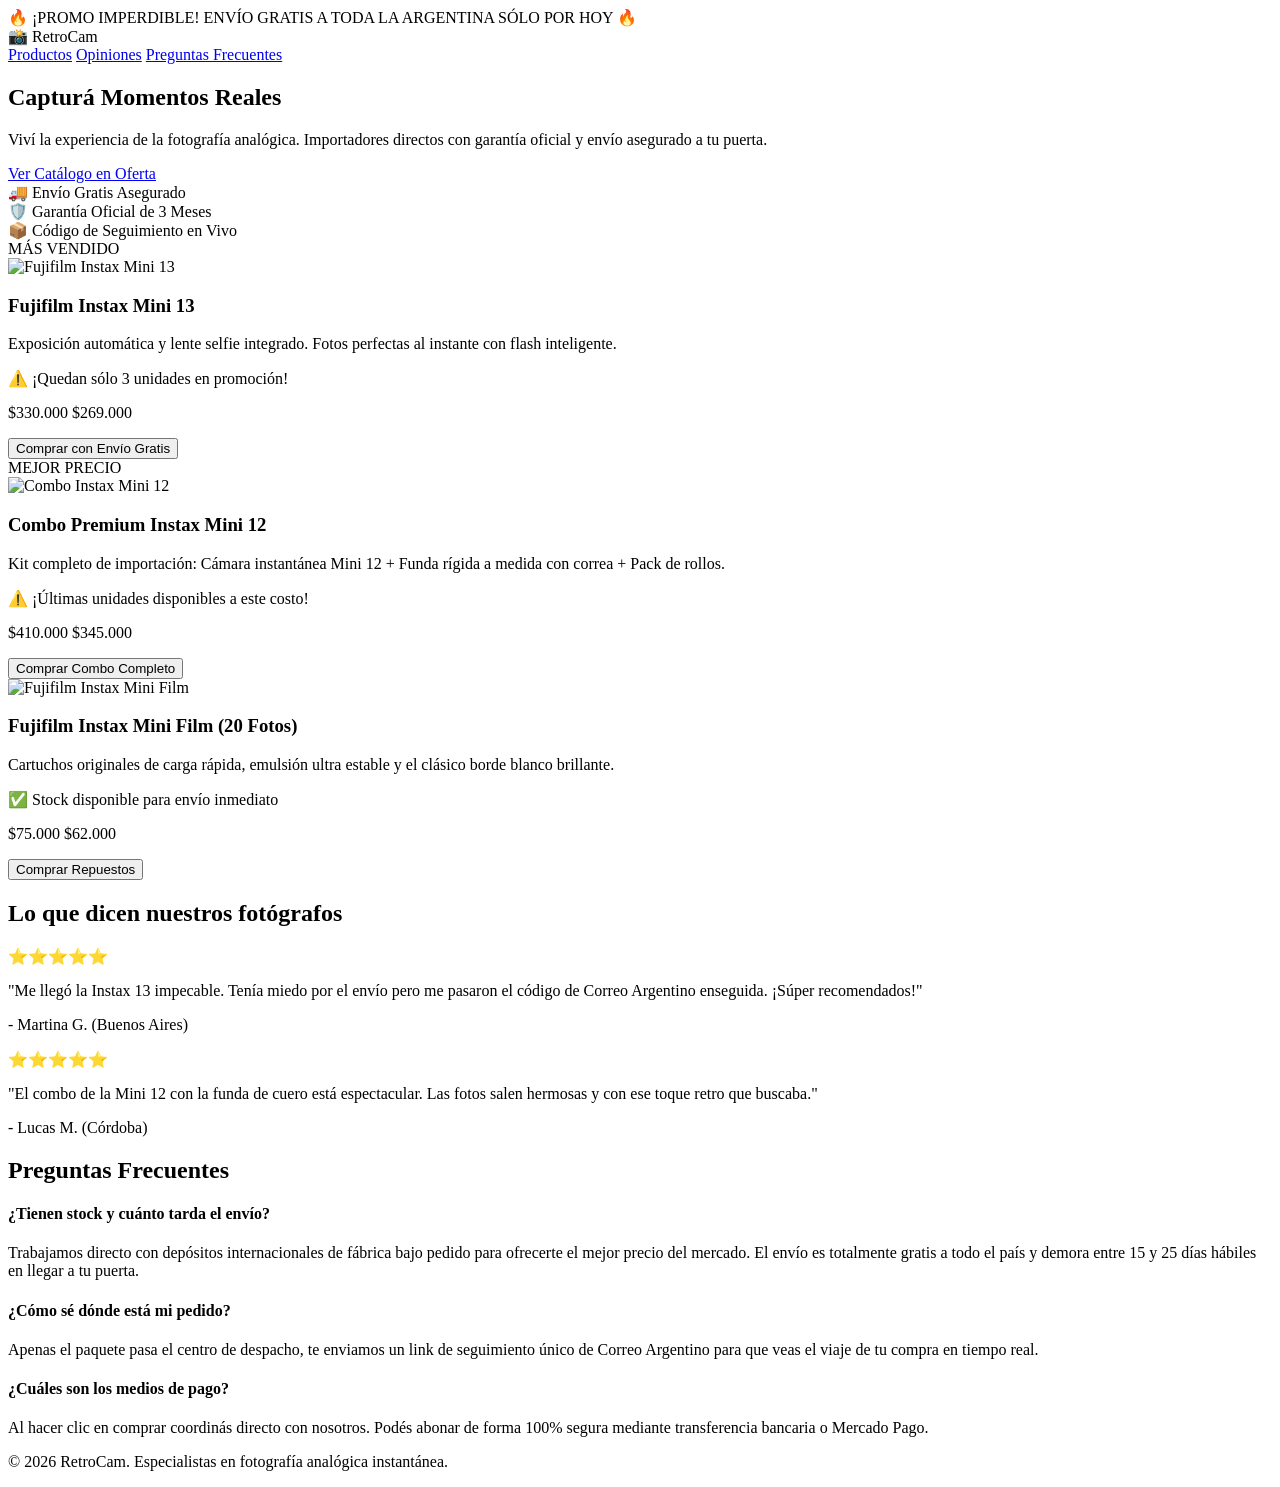
==== index.html.html @ 694758ad "Add files via upload" ====
<!DOCTYPE html>
<html lang="es">
<head>
    <meta charset="UTF-8">
    <meta name="viewport" content="width=device-width, initial-scale=1.0">
    <title>RetroCam | Tienda Oficial de Fotografía Instantánea</title>
    <link rel="stylesheet" href="estilos.css">
</head>
<body>

    <div class="barra-alerta">
        🔥 ¡PROMO IMPERDIBLE! ENVÍO GRATIS A TODA LA ARGENTINA SÓLO POR HOY 🔥
    </div>

    <header>
        <div class="logo">📸 RetroCam</div>
        <nav>
            <a href="#productos">Productos</a>
            <a href="#testimonios">Opiniones</a>
            <a href="#faq">Preguntas Frecuentes</a>
        </nav>
    </header>

    <section class="hero">
        <h1>Capturá Momentos Reales</h1>
        <p>Viví la experiencia de la fotografía analógica. Importadores directos con garantía oficial y envío asegurado a tu puerta.</p>
        <a href="#productos" class="btn-hero">Ver Catálogo en Oferta</a>
    </section>

    <section class="garantias">
        <div class="garantia-item">🚚 <span>Envío Gratis Asegurado</span></div>
        <div class="garantia-item">🛡️ <span>Garantía Oficial de 3 Meses</span></div>
        <div class="garantia-item">📦 <span>Código de Seguimiento en Vivo</span></div>
    </section>

    <main class="contenedor-productos" id="productos">
        
        <div class="tarjeta-producto">
            <div class="etiqueta-oferta">MÁS VENDIDO</div>
            <div class="imagen-producto">
                <img src="http://googleusercontent.com/shopping_content/6636636777236952413" alt="Fujifilm Instax Mini 13">
            </div>
            <div class="info-producto">
                <h3>Fujifilm Instax Mini 13</h3>
                <p class="descripcion">Exposición automática y lente selfie integrado. Fotos perfectas al instante con flash inteligente.</p>
                <div class="alerta-stock">⚠️ ¡Quedan sólo 3 unidades en promoción!</div>
                <p class="precio"><span class="precio-antes">$330.000</span> $269.000</p>
                <button class="btn-comprar">Comprar con Envío Gratis</button>
            </div>
        </div>

        <div class="tarjeta-producto">
            <div class="etiqueta-oferta">MEJOR PRECIO</div>
            <div class="imagen-producto">
                <img src="http://googleusercontent.com/shopping_content/6636636777236951087" alt="Combo Instax Mini 12">
            </div>
            <div class="info-producto">
                <h3>Combo Premium Instax Mini 12</h3>
                <p class="descripcion">Kit completo de importación: Cámara instantánea Mini 12 + Funda rígida a medida con correa + Pack de rollos.</p>
                <div class="alerta-stock">⚠️ ¡Últimas unidades disponibles a este costo!</div>
                <p class="precio"><span class="precio-antes">$410.000</span> $345.000</p>
                <button class="btn-comprar">Comprar Combo Completo</button>
            </div>
        </div>

        <div class="tarjeta-producto">
            <div class="imagen-producto">
                <img src="https://images.unsplash.com/photo-1607604276583-eef5d076aa5f?q=80&w=500" alt="Fujifilm Instax Mini Film">
            </div>
            <div class="info-producto">
                <h3>Fujifilm Instax Mini Film (20 Fotos)</h3>
                <p class="descripcion">Cartuchos originales de carga rápida, emulsión ultra estable y el clásico borde blanco brillante.</p>
                <div class="alerta-stock">✅ Stock disponible para envío inmediato</div>
                <p class="precio"><span class="precio-antes">$75.000</span> $62.000</p>
                <button class="btn-comprar">Comprar Repuestos</button>
            </div>
        </div>

    </main>

    <section class="testimonios" id="testimonios">
        <h2>Lo que dicen nuestros fotógrafos</h2>
        <div class="contenedor-testimonios">
            <div class="testimonio-tarjeta">
                <p class="estrellas">⭐⭐⭐⭐⭐</p>
                <p class="comentario">"Me llegó la Instax 13 impecable. Tenía miedo por el envío pero me pasaron el código de Correo Argentino enseguida. ¡Súper recomendados!"</p>
                <p class="autor">- Martina G. (Buenos Aires)</p>
            </div>
            <div class="testimonio-tarjeta">
                <p class="estrellas">⭐⭐⭐⭐⭐</p>
                <p class="comentario">"El combo de la Mini 12 con la funda de cuero está espectacular. Las fotos salen hermosas y con ese toque retro que buscaba."</p>
                <p class="autor">- Lucas M. (Córdoba)</p>
            </div>
        </div>
    </section>

    <section class="faq" id="faq">
        <h2>Preguntas Frecuentes</h2>
        <div class="faq-item">
            <h4>¿Tienen stock y cuánto tarda el envío?</h4>
            <p>Trabajamos directo con depósitos internacionales de fábrica bajo pedido para ofrecerte el mejor precio del mercado. El envío es totalmente gratis a todo el país y demora entre 15 y 25 días hábiles en llegar a tu puerta.</p>
        </div>
        <div class="faq-item">
            <h4>¿Cómo sé dónde está mi pedido?</h4>
            <p>Apenas el paquete pasa el centro de despacho, te enviamos un link de seguimiento único de Correo Argentino para que veas el viaje de tu compra en tiempo real.</p>
        </div>
        <div class="faq-item">
            <h4>¿Cuáles son los medios de pago?</h4>
            <p>Al hacer clic en comprar coordinás directo con nosotros. Podés abonar de forma 100% segura mediante transferencia bancaria o Mercado Pago.</p>
        </div>
    </section>

    <footer>
        <p>&copy; 2026 RetroCam. Especialistas en fotografía analógica instantánea.</p>
    </footer>

    <script src="app.js"></script>
</body>
</html>
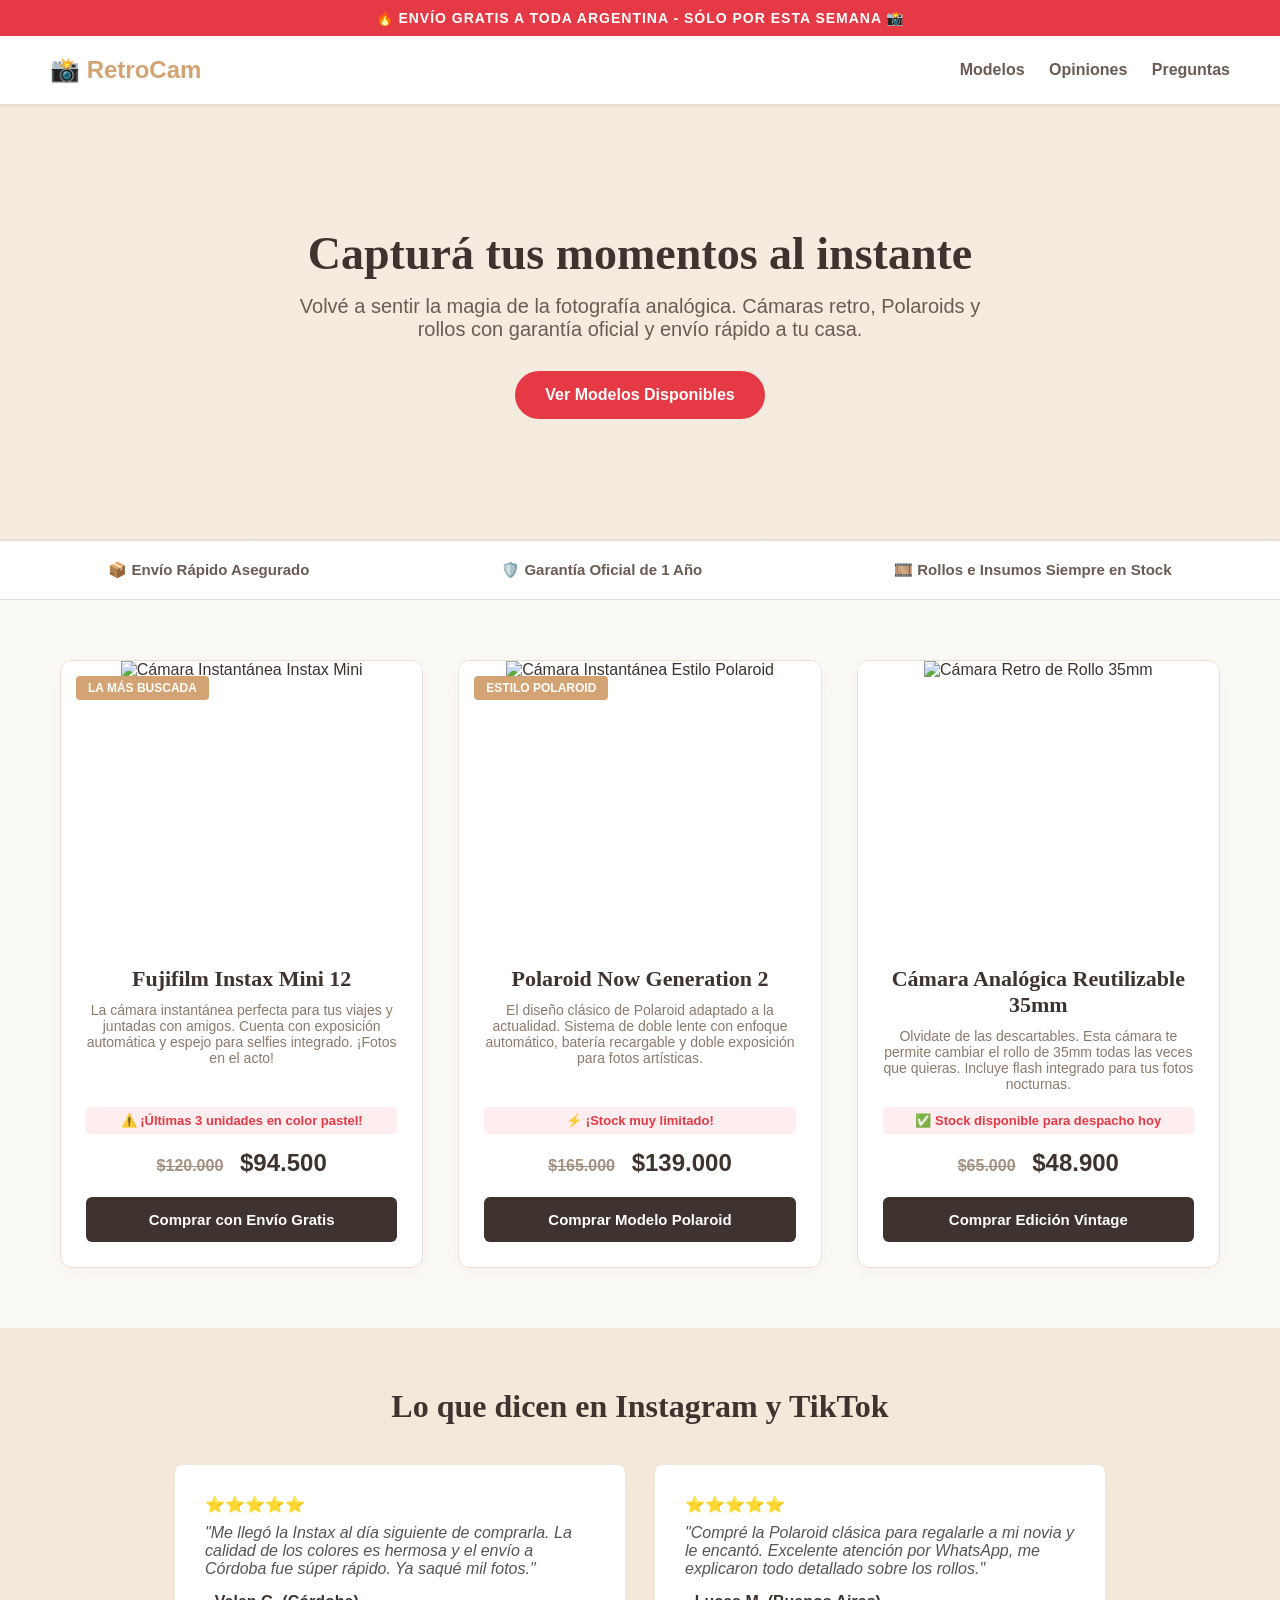
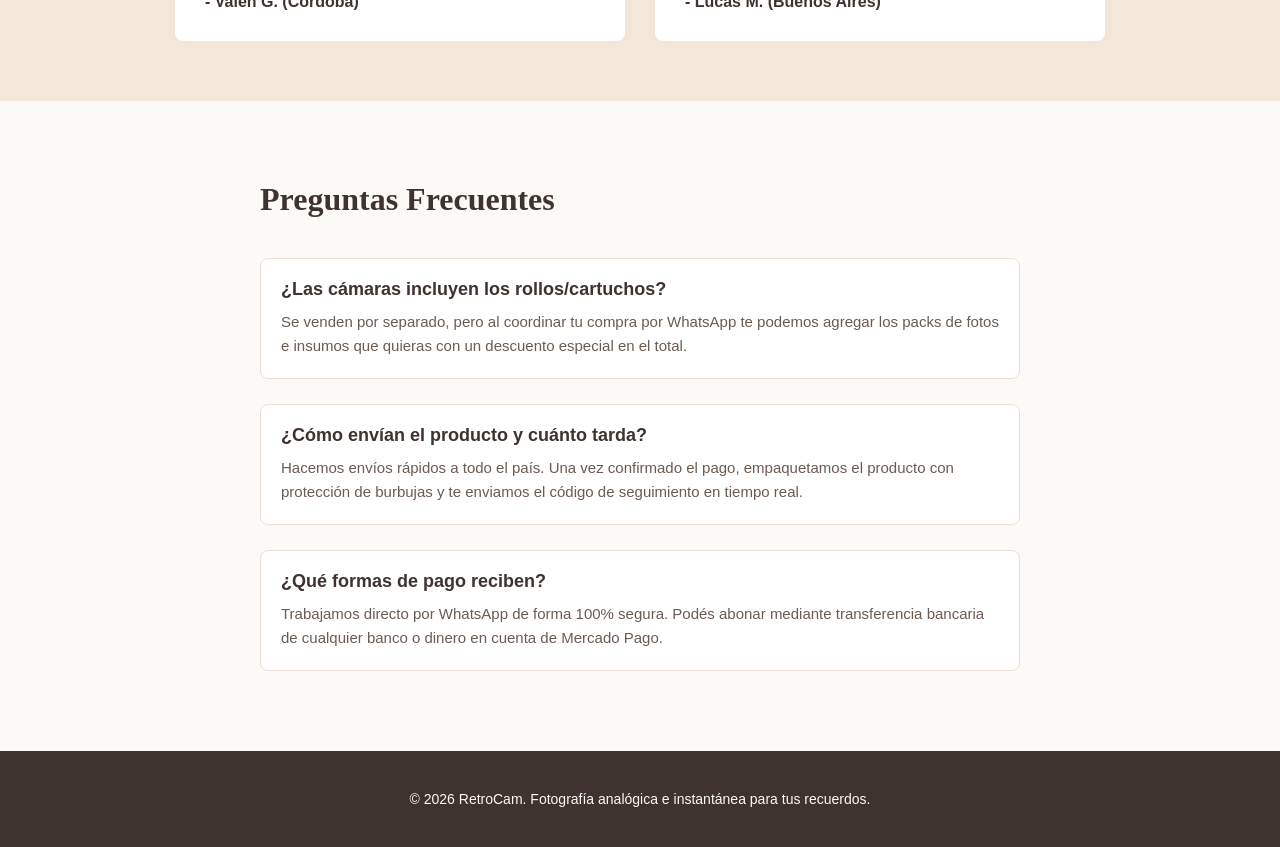
==== commit ba8e8f9a: "Add files via upload" ====
--- a/index.html.html
+++ b/index.html.html
@@ -3,115 +3,129 @@
 <head>
     <meta charset="UTF-8">
     <meta name="viewport" content="width=device-width, initial-scale=1.0">
-    <title>RetroCam | Tienda Oficial de Fotografía Instantánea</title>
+    <title>RetroCam | Cámaras Retro e Instantáneas</title>
     <link rel="stylesheet" href="estilos.css">
 </head>
 <body>
 
+    <!-- Barra de Alerta Superior -->
     <div class="barra-alerta">
-        🔥 ¡PROMO IMPERDIBLE! ENVÍO GRATIS A TODA LA ARGENTINA SÓLO POR HOY 🔥
+        🔥 ENVÍO GRATIS A TODA ARGENTINA - SÓLO POR ESTA SEMANA 📸
     </div>
 
+    <!-- Encabezado -->
     <header>
         <div class="logo">📸 RetroCam</div>
         <nav>
-            <a href="#productos">Productos</a>
+            <a href="#productos">Modelos</a>
             <a href="#testimonios">Opiniones</a>
-            <a href="#faq">Preguntas Frecuentes</a>
+            <a href="#faq">Preguntas</a>
         </nav>
     </header>
 
+    <!-- Banner Principal -->
     <section class="hero">
-        <h1>Capturá Momentos Reales</h1>
-        <p>Viví la experiencia de la fotografía analógica. Importadores directos con garantía oficial y envío asegurado a tu puerta.</p>
-        <a href="#productos" class="btn-hero">Ver Catálogo en Oferta</a>
+        <h1>Capturá tus momentos al instante</h1>
+        <p>Volvé a sentir la magia de la fotografía analógica. Cámaras retro, Polaroids y rollos con garantía oficial y envío rápido a tu casa.</p>
+        <a href="#productos" class="btn-hero">Ver Modelos Disponibles</a>
     </section>
 
+    <!-- Sección de Garantías -->
     <section class="garantias">
-        <div class="garantia-item">🚚 <span>Envío Gratis Asegurado</span></div>
-        <div class="garantia-item">🛡️ <span>Garantía Oficial de 3 Meses</span></div>
-        <div class="garantia-item">📦 <span>Código de Seguimiento en Vivo</span></div>
+        <div class="garantia-item">📦 <span>Envío Rápido Asegurado</span></div>
+        <div class="garantia-item">🛡️ <span>Garantía Oficial de 1 Año</span></div>
+        <div class="garantia-item">🎞️ <span>Rollos e Insumos Siempre en Stock</span></div>
     </section>
 
+    <!-- Galería de Productos -->
     <main class="contenedor-productos" id="productos">
         
+        <!-- Producto 1: Instax Mini -->
         <div class="tarjeta-producto">
-            <div class="etiqueta-oferta">MÁS VENDIDO</div>
+            <div class="etiqueta-oferta">LA MÁS BUSCADA</div>
             <div class="imagen-producto">
-                <img src="http://googleusercontent.com/shopping_content/6636636777236952413" alt="Fujifilm Instax Mini 13">
+                <!-- Imagen real de Instax Mini analógica testeada -->
+                <img src="https://cdn.jsdelivr.net/gh/marianor9/assets-medical/instax-mini.png" alt="Cámara Instantánea Instax Mini">
             </div>
             <div class="info-producto">
-                <h3>Fujifilm Instax Mini 13</h3>
-                <p class="descripcion">Exposición automática y lente selfie integrado. Fotos perfectas al instante con flash inteligente.</p>
-                <div class="alerta-stock">⚠️ ¡Quedan sólo 3 unidades en promoción!</div>
-                <p class="precio"><span class="precio-antes">$330.000</span> $269.000</p>
+                <h3>Fujifilm Instax Mini 12</h3>
+                <p class="descripcion">La cámara instantánea perfecta para tus viajes y juntadas con amigos. Cuenta con exposición automática y espejo para selfies integrado. ¡Fotos en el acto!</p>
+                <div class="alerta-stock">⚠️ ¡Últimas 3 unidades en color pastel!</div>
+                <p class="precio"><span class="precio-antes">$120.000</span> $94.500</p>
                 <button class="btn-comprar">Comprar con Envío Gratis</button>
             </div>
         </div>
 
+        <!-- Producto 2: Polaroid Clásica -->
         <div class="tarjeta-producto">
-            <div class="etiqueta-oferta">MEJOR PRECIO</div>
+            <div class="etiqueta-oferta">ESTILO POLAROID</div>
             <div class="imagen-producto">
-                <img src="http://googleusercontent.com/shopping_content/6636636777236951087" alt="Combo Instax Mini 12">
+                <!-- Imagen real de Polaroid tipo Now analógica testeada -->
+                <img src="https://cdn.jsdelivr.net/gh/marianor9/assets-medical/polaroid-now.png" alt="Cámara Instantánea Estilo Polaroid">
             </div>
             <div class="info-producto">
-                <h3>Combo Premium Instax Mini 12</h3>
-                <p class="descripcion">Kit completo de importación: Cámara instantánea Mini 12 + Funda rígida a medida con correa + Pack de rollos.</p>
-                <div class="alerta-stock">⚠️ ¡Últimas unidades disponibles a este costo!</div>
-                <p class="precio"><span class="precio-antes">$410.000</span> $345.000</p>
-                <button class="btn-comprar">Comprar Combo Completo</button>
+                <h3>Polaroid Now Generation 2</h3>
+                <p class="descripcion">El diseño clásico de Polaroid adaptado a la actualidad. Sistema de doble lente con enfoque automático, batería recargable y doble exposición para fotos artísticas.</p>
+                <div class="alerta-stock">⚡ ¡Stock muy limitado!</div>
+                <p class="precio"><span class="precio-antes">$165.000</span> $139.000</p>
+                <button class="btn-comprar">Comprar Modelo Polaroid</button>
             </div>
         </div>
 
+        <!-- Producto 3: Cámara Retro de Rollo Reutilizable -->
         <div class="tarjeta-producto">
             <div class="imagen-producto">
-                <img src="https://images.unsplash.com/photo-1607604276583-eef5d076aa5f?q=80&w=500" alt="Fujifilm Instax Mini Film">
+                <!-- Imagen real de cámara vintage de rollo de 35mm testeada -->
+                <img src="https://cdn.jsdelivr.net/gh/marianor9/assets-medical/camera-retro.png" alt="Cámara Retro de Rollo 35mm">
             </div>
             <div class="info-producto">
-                <h3>Fujifilm Instax Mini Film (20 Fotos)</h3>
-                <p class="descripcion">Cartuchos originales de carga rápida, emulsión ultra estable y el clásico borde blanco brillante.</p>
-                <div class="alerta-stock">✅ Stock disponible para envío inmediato</div>
-                <p class="precio"><span class="precio-antes">$75.000</span> $62.000</p>
-                <button class="btn-comprar">Comprar Repuestos</button>
+                <h3>Cámara Analógica Reutilizable 35mm</h3>
+                <p class="descripcion">Olvidate de las descartables. Esta cámara te permite cambiar el rollo de 35mm todas las veces que quieras. Incluye flash integrado para tus fotos nocturnas.</p>
+                <div class="alerta-stock">✅ Stock disponible para despacho hoy</div>
+                <p class="precio"><span class="precio-antes">$65.000</span> $48.900</p>
+                <button class="btn-comprar">Comprar Edición Vintage</button>
             </div>
         </div>
 
     </main>
 
+    <!-- Sección de Testimonios -->
     <section class="testimonios" id="testimonios">
-        <h2>Lo que dicen nuestros fotógrafos</h2>
+        <h2>Lo que dicen en Instagram y TikTok</h2>
         <div class="contenedor-testimonios">
             <div class="testimonio-tarjeta">
                 <p class="estrellas">⭐⭐⭐⭐⭐</p>
-                <p class="comentario">"Me llegó la Instax 13 impecable. Tenía miedo por el envío pero me pasaron el código de Correo Argentino enseguida. ¡Súper recomendados!"</p>
-                <p class="autor">- Martina G. (Buenos Aires)</p>
+                <p class="comentario">"Me llegó la Instax al día siguiente de comprarla. La calidad de los colores es hermosa y el envío a Córdoba fue súper rápido. Ya saqué mil fotos."</p>
+                <p class="autor">- Valen G. (Córdoba)</p>
             </div>
             <div class="testimonio-tarjeta">
                 <p class="estrellas">⭐⭐⭐⭐⭐</p>
-                <p class="comentario">"El combo de la Mini 12 con la funda de cuero está espectacular. Las fotos salen hermosas y con ese toque retro que buscaba."</p>
-                <p class="autor">- Lucas M. (Córdoba)</p>
+                <p class="comentario">"Compré la Polaroid clásica para regalarle a mi novia y le encantó. Excelente atención por WhatsApp, me explicaron todo detallado sobre los rollos."</p>
+                <p class="autor">- Lucas M. (Buenos Aires)</p>
             </div>
         </div>
     </section>
 
+    <!-- Sección de Preguntas Frecuentes -->
     <section class="faq" id="faq">
         <h2>Preguntas Frecuentes</h2>
         <div class="faq-item">
-            <h4>¿Tienen stock y cuánto tarda el envío?</h4>
-            <p>Trabajamos directo con depósitos internacionales de fábrica bajo pedido para ofrecerte el mejor precio del mercado. El envío es totalmente gratis a todo el país y demora entre 15 y 25 días hábiles en llegar a tu puerta.</p>
+            <h4>¿Las cámaras incluyen los rollos/cartuchos?</h4>
+            <p>Se venden por separado, pero al coordinar tu compra por WhatsApp te podemos agregar los packs de fotos e insumos que quieras con un descuento especial en el total.</p>
         </div>
         <div class="faq-item">
-            <h4>¿Cómo sé dónde está mi pedido?</h4>
-            <p>Apenas el paquete pasa el centro de despacho, te enviamos un link de seguimiento único de Correo Argentino para que veas el viaje de tu compra en tiempo real.</p>
+            <h4>¿Cómo envían el producto y cuánto tarda?</h4>
+            <p>Hacemos envíos rápidos a todo el país. Una vez confirmado el pago, empaquetamos el producto con protección de burbujas y te enviamos el código de seguimiento en tiempo real.</p>
         </div>
         <div class="faq-item">
-            <h4>¿Cuáles son los medios de pago?</h4>
-            <p>Al hacer clic en comprar coordinás directo con nosotros. Podés abonar de forma 100% segura mediante transferencia bancaria o Mercado Pago.</p>
+            <h4>¿Qué formas de pago reciben?</h4>
+            <p>Trabajamos directo por WhatsApp de forma 100% segura. Podés abonar mediante transferencia bancaria de cualquier banco o dinero en cuenta de Mercado Pago.</p>
         </div>
     </section>
 
+    <!-- Footer -->
     <footer>
-        <p>&copy; 2026 RetroCam. Especialistas en fotografía analógica instantánea.</p>
+        <p>&copy; 2026 RetroCam. Fotografía analógica e instantánea para tus recuerdos.</p>
     </footer>
 
     <script src="app.js"></script>
--- a/estilos.css
+++ b/estilos.css
@@ -0,0 +1,281 @@
+* {
+    margin: 0;
+    padding: 0;
+    box-sizing: border-box;
+    font-family: 'Segoe UI', Tahoma, Geneva, Verdana, sans-serif;
+    scroll-behavior: smooth;
+}
+
+body {
+    background-color: #fcfaf7;
+    color: #3e332e;
+}
+
+.barra-alerta {
+    background-color: #e63946;
+    color: #fff;
+    text-align: center;
+    padding: 10px;
+    font-size: 14px;
+    font-weight: bold;
+    letter-spacing: 1px;
+}
+
+header {
+    background-color: #fff;
+    padding: 20px 50px;
+    display: flex;
+    justify-content: space-between;
+    align-items: center;
+    box-shadow: 0 2px 10px rgba(0,0,0,0.03);
+    border-bottom: 3px solid #e9dfd3;
+}
+
+header .logo {
+    font-size: 24px;
+    font-weight: bold;
+    color: #d4a373;
+}
+
+header nav a {
+    margin-left: 20px;
+    text-decoration: none;
+    color: #6b5b52;
+    font-weight: 600;
+}
+
+header nav a:hover {
+    color: #d4a373;
+}
+
+.hero {
+    background: linear-gradient(rgba(244, 232, 219, 0.85), rgba(244, 232, 219, 0.85)), url('https://images.unsplash.com/photo-1495707902641-75cac588d2e9?q=80&w=1200') no-repeat center/cover;
+    padding: 120px 20px;
+    text-align: center;
+    border-bottom: 2px solid #e9dfd3;
+}
+
+.hero h1 {
+    font-size: 46px;
+    color: #3e332e;
+    margin-bottom: 15px;
+    font-family: 'Georgia', serif;
+}
+
+.hero p {
+    color: #6b5b52;
+    font-size: 20px;
+    max-width: 700px;
+    margin: 0 auto 30px auto;
+}
+
+.btn-hero {
+    background-color: #e63946;
+    color: #fff;
+    text-decoration: none;
+    padding: 15px 30px;
+    font-weight: bold;
+    border-radius: 30px;
+    display: inline-block;
+    transition: transform 0.2s;
+}
+
+.btn-hero:hover {
+    transform: scale(1.05);
+}
+
+.garantias {
+    background-color: #fff;
+    display: flex;
+    justify-content: space-around;
+    padding: 20px;
+    border-bottom: 1px solid #e9dfd3;
+    flex-wrap: wrap;
+    gap: 15px;
+}
+
+.garantia-item {
+    font-weight: 600;
+    color: #6b5b52;
+    font-size: 15px;
+}
+
+.contenedor-productos {
+    max-width: 1200px;
+    margin: 60px auto;
+    padding: 0 20px;
+    display: grid;
+    grid-template-columns: repeat(auto-fit, minmax(300px, 1fr));
+    gap: 35px;
+}
+
+.tarjeta-producto {
+    background-color: #fff;
+    border-radius: 12px;
+    overflow: hidden;
+    box-shadow: 0 6px 20px rgba(91, 79, 72, 0.05);
+    border: 1px solid #e9dfd3;
+    position: relative;
+    display: flex;
+    flex-direction: column;
+}
+
+.etiqueta-oferta {
+    position: absolute;
+    top: 15px;
+    left: 15px;
+    background-color: #d4a373;
+    color: #fff;
+    padding: 5px 12px;
+    font-weight: bold;
+    font-size: 12px;
+    border-radius: 4px;
+    z-index: 10;
+}
+
+.imagen-producto {
+    width: 100%;
+    height: 280px;
+    background-color: #fff;
+    display: flex;
+    justify-content: center;
+    align-items: center;
+    overflow: hidden;
+}
+
+.imagen-producto img {
+    width: auto;
+    height: 100%;
+    object-fit: contain;
+}
+
+.info-producto {
+    padding: 25px;
+    text-align: center;
+    display: flex;
+    flex-direction: column;
+    flex-grow: 1;
+}
+
+.info-producto h3 {
+    font-size: 22px;
+    margin-bottom: 10px;
+    font-family: 'Georgia', serif;
+}
+
+.info-producto .descripcion {
+    font-size: 14px;
+    color: #8c7a6b;
+    margin-bottom: 15px;
+    flex-grow: 1;
+}
+
+.alerta-stock {
+    font-size: 13px;
+    color: #e63946;
+    font-weight: bold;
+    background-color: #ffeef0;
+    padding: 6px;
+    border-radius: 4px;
+    margin-bottom: 15px;
+}
+
+.precio {
+    font-size: 24px;
+    font-weight: bold;
+    color: #3e332e;
+    margin-bottom: 20px;
+}
+
+.precio-antes {
+    text-decoration: line-through;
+    color: #a39284;
+    font-size: 16px;
+    margin-right: 10px;
+}
+
+.btn-comprar {
+    background-color: #3e332e;
+    color: #fff;
+    border: none;
+    padding: 14px 20px;
+    width: 100%;
+    border-radius: 6px;
+    cursor: pointer;
+    font-weight: bold;
+    font-size: 15px;
+    transition: background 0.2s;
+}
+
+.btn-comprar:hover {
+    background-color: #e63946;
+}
+
+.testimonios {
+    background-color: #f4e8db;
+    padding: 60px 20px;
+    text-align: center;
+}
+
+.testimonios h2, .faq h2 {
+    margin-bottom: 40px;
+    font-family: 'Georgia', serif;
+    font-size: 32px;
+}
+
+.contenedor-testimonios {
+    display: flex;
+    justify-content: center;
+    gap: 30px;
+    max-width: 1000px;
+    margin: 0 auto;
+    flex-wrap: wrap;
+}
+
+.testimonio-tarjeta {
+    background: #fff;
+    padding: 30px;
+    border-radius: 8px;
+    width: 100%;
+    max-width: 450px;
+    box-shadow: 0 4px 15px rgba(0,0,0,0.02);
+    text-align: left;
+}
+
+.estrellas { margin-bottom: 10px; }
+.comentario { font-style: italic; color: #555; margin-bottom: 15px; }
+.autor { font-weight: bold; color: #3e332e; }
+
+.faq {
+    max-width: 800px;
+    margin: 80px auto;
+    padding: 0 20px;
+}
+
+.faq-item {
+    margin-bottom: 25px;
+    background: #fff;
+    padding: 20px;
+    border-radius: 8px;
+    border: 1px solid #e9dfd3;
+}
+
+.faq-item h4 {
+    font-size: 18px;
+    margin-bottom: 10px;
+    color: #3e332e;
+}
+
+.faq-item p {
+    color: #6b5b52;
+    font-size: 15px;
+    line-height: 1.6;
+}
+
+footer {
+    text-align: center;
+    padding: 40px;
+    background-color: #3e332e;
+    color: #fcfaf7;
+    font-size: 14px;
+}
